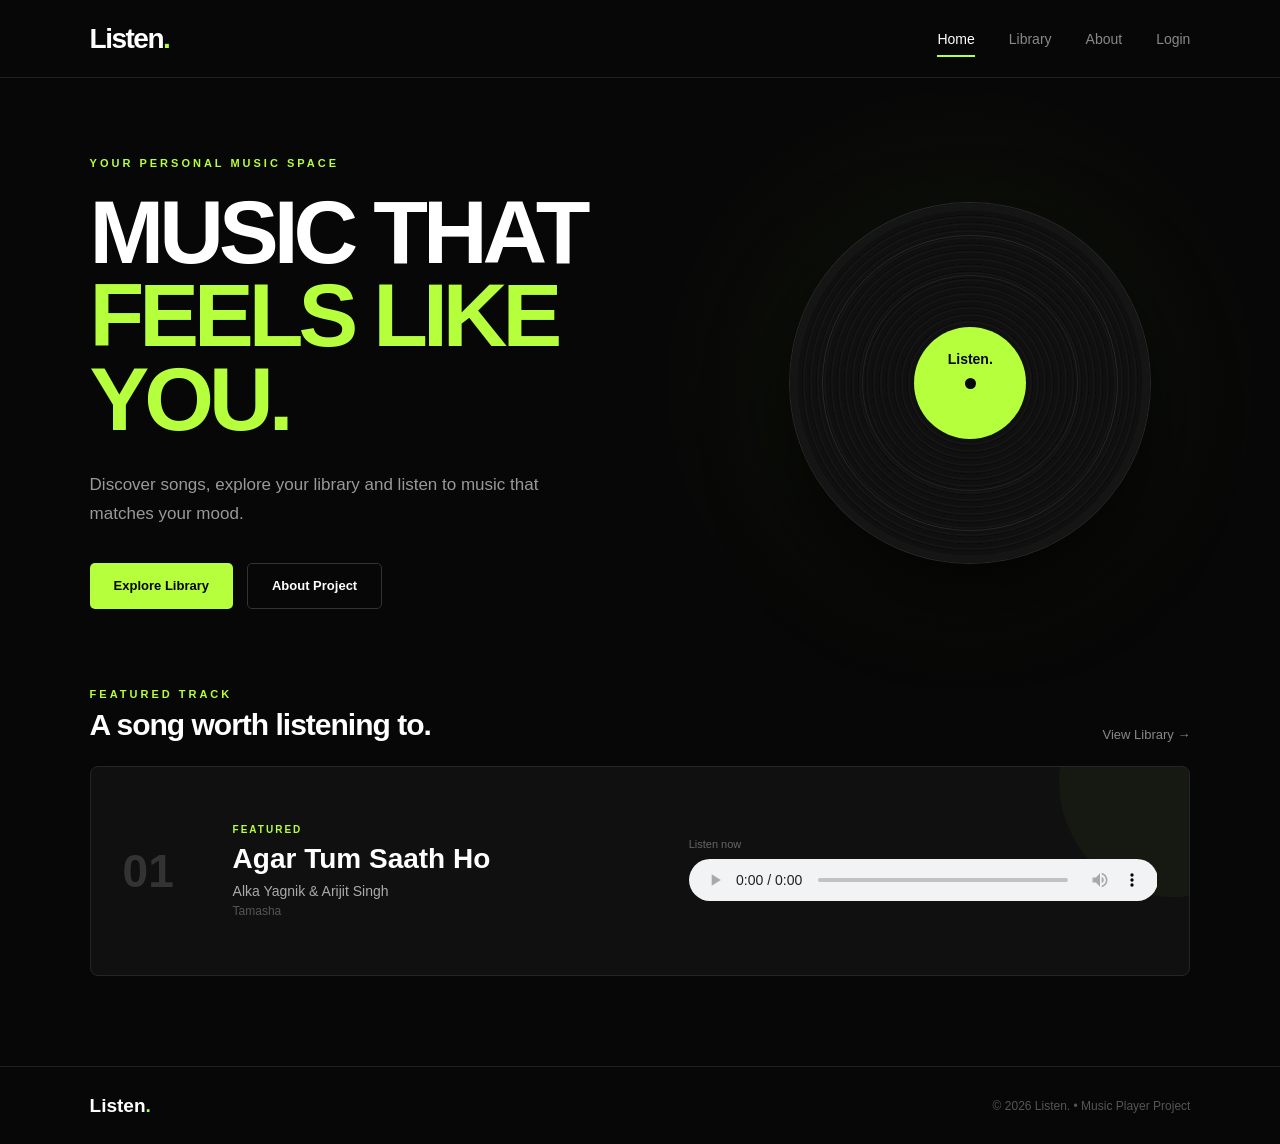
==== index.html @ 172e5a12 "Add files via upload" ====
<!DOCTYPE html>
<html lang="en">
<head>
    <meta charset="UTF-8">
    <meta name="viewport" content="width=device-width, initial-scale=1.0">
    <title>Listen. | Home</title>
    <link rel="stylesheet" href="style.css">
</head>

<body>

<header class="header">
    <a href="index.html" class="logo">Listen<span>.</span></a>

    <nav class="nav">
        <a href="index.html" class="active">Home</a>
        <a href="library.html">Library</a>
        <a href="about.html">About</a>
        <a href="login.html">Login</a>
    </nav>
</header>


<main>

    <!-- HERO -->
    <section class="hero">

        <div class="hero-content">

            <p class="eyebrow">YOUR PERSONAL MUSIC SPACE</p>

            <h1>
                MUSIC THAT
                <span>FEELS LIKE YOU.</span>
            </h1>

            <p class="hero-description">
                Discover songs, explore your library and listen
                to music that matches your mood.
            </p>

            <div class="hero-buttons">
                <a href="library.html" class="btn primary">
                    Explore Library
                </a>

                <a href="about.html" class="btn secondary">
                    About Project
                </a>
            </div>

        </div>


        <div class="hero-visual">

            <div class="record">

                <div class="record-center">
                    <span>Listen.</span>
                </div>

            </div>

        </div>

    </section>


    <!-- FEATURED -->
    <section class="featured-section">

        <div class="section-heading">

            <div>
                <p class="section-label">FEATURED TRACK</p>
                <h2>A song worth listening to.</h2>
            </div>

            <a href="library.html" class="view-link">
                View Library →
            </a>

        </div>


        <div class="featured-card">

            <div class="song-number">
                01
            </div>

            <div class="song-info">

                <p class="featured-label">FEATURED</p>

                <h3>Agar Tum Saath Ho</h3>

                <p class="artist">
                    Alka Yagnik & Arijit Singh
                </p>

                <p class="album">
                    Tamasha
                </p>

            </div>

            <div class="player">

                <p>Listen now</p>

                <audio controls>
                    <source src="songs/song01.mp3" type="audio/mpeg">
                    Your browser does not support audio.
                </audio>

            </div>

        </div>

    </section>

</main>


<footer class="footer">

    <div class="footer-logo">
        Listen<span>.</span>
    </div>

    <p>© 2026 Listen. • Music Player Project</p>

</footer>

</body>
</html>
---- style.css ----
/* =========================================
   RESET
========================================= */

* {
    margin: 0;
    padding: 0;
    box-sizing: border-box;
}

html {
    scroll-behavior: smooth;
}

body {
    background: #070707;
    color: #ffffff;
    font-family: Arial, Helvetica, sans-serif;
    min-height: 100vh;
}

a {
    color: inherit;
    text-decoration: none;
}

button,
input {
    font-family: inherit;
}


/* =========================================
   HEADER
========================================= */

.header {
    height: 78px;
    padding: 0 7%;

    display: flex;
    align-items: center;
    justify-content: space-between;

    background: #070707;

    border-bottom: 1px solid #202020;
}

.logo {
    font-size: 28px;
    font-weight: 800;
    letter-spacing: -1.5px;
}

.logo span,
.footer-logo span {
    color: #b5ff3d;
}

.nav {
    display: flex;
    align-items: center;
    gap: 34px;
}

.nav a {
    position: relative;

    color: #888888;

    font-size: 14px;
    font-weight: 500;

    transition: 0.3s;
}

.nav a:hover {
    color: #ffffff;
}

.nav a.active {
    color: #ffffff;
}

.nav a.active::after {
    content: "";

    position: absolute;

    left: 0;
    right: 0;
    bottom: -10px;

    height: 2px;

    background: #b5ff3d;
}


/* =========================================
   COMMON
========================================= */

.eyebrow {
    color: #b5ff3d;

    font-size: 11px;
    font-weight: 700;

    letter-spacing: 3px;
}

.section-label {
    color: #b5ff3d;

    font-size: 11px;
    font-weight: 700;

    letter-spacing: 3px;
}

.page {
    width: 86%;
    max-width: 1250px;

    margin: auto;
}


/* =========================================
   BUTTONS
========================================= */

.btn {
    display: inline-flex;
    align-items: center;
    justify-content: center;

    min-height: 46px;

    padding: 0 24px;

    border-radius: 5px;

    font-size: 13px;
    font-weight: 700;

    transition: 0.3s;
}

.primary {
    background: #b5ff3d;
    color: #050505;
}

.primary:hover {
    transform: translateY(-2px);

    box-shadow:
        0 10px 30px rgba(181, 255, 61, 0.15);
}

.secondary {
    border: 1px solid #333333;
    color: #ffffff;
}

.secondary:hover {
    border-color: #b5ff3d;
    color: #b5ff3d;
}


/* =========================================
   HOME - HERO
========================================= */

.hero {
    min-height: 610px;

    padding: 75px 7%;

    display: flex;
    align-items: center;
    justify-content: space-between;

    overflow: hidden;

    background:
        radial-gradient(
            circle at 75% 50%,
            rgba(181, 255, 61, 0.07),
            transparent 30%
        );
}

.hero-content {
    width: 56%;
    max-width: 680px;
}

.hero h1 {
    margin-top: 22px;

    font-size: clamp(52px, 7vw, 92px);
    line-height: 0.93;

    letter-spacing: -5px;

    font-weight: 800;
}

.hero h1 span {
    display: block;
    color: #b5ff3d;
}

.hero-description {
    max-width: 480px;

    margin-top: 30px;

    color: #999999;

    font-size: 17px;
    line-height: 1.7;
}

.hero-buttons {
    display: flex;
    gap: 14px;

    margin-top: 34px;
}


/* =========================================
   HOME - RECORD
========================================= */

.hero-visual {
    width: 40%;

    display: flex;
    align-items: center;
    justify-content: center;
}

.record {
    width: 360px;
    height: 360px;

    position: relative;

    border-radius: 50%;

    background:
        repeating-radial-gradient(
            circle,
            #101010 0px,
            #101010 4px,
            #181818 5px,
            #090909 7px
        );

    border: 7px solid #151515;

    box-shadow:
        0 0 0 1px #292929,
        0 35px 80px rgba(0, 0, 0, 0.7);

    animation: rotateRecord 14s linear infinite;
}

.record::before {
    content: "";

    position: absolute;

    inset: 25px;

    border-radius: 50%;

    border: 1px solid #292929;
}

.record::after {
    content: "";

    position: absolute;

    inset: 65px;

    border-radius: 50%;

    border: 1px solid #242424;
}

.record-center {
    position: absolute;

    width: 112px;
    height: 112px;

    top: 50%;
    left: 50%;

    transform: translate(-50%, -50%);

    border-radius: 50%;

    display: flex;
    align-items: center;
    justify-content: center;

    background: #b5ff3d;

    color: #070707;

    font-size: 14px;
    font-weight: 800;

    z-index: 2;
}

.record-center::after {
    content: "";

    position: absolute;

    width: 11px;
    height: 11px;

    border-radius: 50%;

    background: #070707;
}

.record-center span {
    transform: translateY(-24px);
}

@keyframes rotateRecord {

    from {
        transform: rotate(0deg);
    }

    to {
        transform: rotate(360deg);
    }

}


/* =========================================
   HOME - FEATURED
========================================= */

.featured-section {
    width: 86%;
    max-width: 1250px;

    margin: auto;

    padding-bottom: 90px;
}

.section-heading {
    display: flex;
    align-items: flex-end;
    justify-content: space-between;

    margin-bottom: 24px;
}

.section-heading h2 {
    margin-top: 8px;

    font-size: 30px;
    letter-spacing: -1px;
}

.view-link {
    color: #888888;

    font-size: 13px;

    transition: 0.3s;
}

.view-link:hover {
    color: #b5ff3d;
}

.featured-card {
    min-height: 210px;

    padding: 32px;

    display: grid;

    grid-template-columns: 80px 1fr 1.1fr;

    align-items: center;

    gap: 30px;

    position: relative;

    overflow: hidden;

    background: #101010;

    border: 1px solid #252525;

    border-radius: 8px;
}

.featured-card::after {
    content: "";

    position: absolute;

    width: 230px;
    height: 230px;

    right: -100px;
    top: -100px;

    border-radius: 50%;

    background: #b5ff3d;

    opacity: 0.04;
}

.song-number {
    color: #333333;

    font-size: 46px;
    font-weight: 800;
}

.featured-label {
    margin-bottom: 8px;

    color: #b5ff3d;

    font-size: 10px;
    font-weight: 700;

    letter-spacing: 2px;
}

.song-info h3 {
    margin-bottom: 8px;

    font-size: 28px;
}

.artist {
    margin-bottom: 5px;

    color: #aaaaaa;

    font-size: 14px;
}

.album {
    color: #555555;

    font-size: 12px;
}

.player {
    position: relative;
    z-index: 2;
}

.player p {
    margin-bottom: 9px;

    color: #666666;

    font-size: 11px;
}

audio {
    width: 100%;
    height: 42px;
}


/* =========================================
   PAGE HEADING
========================================= */

.page-heading {
    padding: 90px 0 50px;
}

.page-heading h1 {
    margin-top: 18px;

    font-size: clamp(48px, 7vw, 82px);
    line-height: 0.95;

    letter-spacing: -4px;
}

.page-heading > p:last-child {
    max-width: 580px;

    margin-top: 22px;

    color: #888888;

    font-size: 16px;
    line-height: 1.7;
}


/* =========================================
   LIBRARY
========================================= */

.library {
    display: flex;
    flex-direction: column;

    gap: 12px;

    padding-bottom: 90px;
}

.song-card {
    min-height: 100px;

    padding: 20px 24px;

    display: grid;

    grid-template-columns: 60px 1fr 360px;

    align-items: center;

    gap: 20px;

    background: #101010;

    border: 1px solid #222222;

    border-radius: 7px;

    transition: 0.25s;
}

.song-card:hover {
    border-color: #3b3b3b;

    transform: translateX(3px);
}

.song-id {
    color: #444444;

    font-size: 18px;
    font-weight: 700;
}

.song-details h2 {
    margin-bottom: 7px;

    font-size: 17px;
    font-weight: 600;
}

.song-details p {
    color: #777777;

    font-size: 12px;
    line-height: 1.4;
}

.song-card audio {
    height: 38px;
}


/* =========================================
   ABOUT
========================================= */

.about-hero {
    max-width: 850px;

    padding: 90px 0 70px;
}

.about-hero h1 {
    margin-top: 20px;

    font-size: clamp(50px, 7vw, 85px);
    line-height: 0.95;

    letter-spacing: -4px;
}

.about-hero h1 span {
    color: #b5ff3d;
}

.about-hero > p:last-child {
    max-width: 650px;

    margin-top: 28px;

    color: #999999;

    font-size: 17px;
    line-height: 1.8;
}

.about-grid {
    display: grid;

    grid-template-columns: repeat(3, 1fr);

    gap: 15px;

    padding-bottom: 80px;
}

.about-card {
    padding: 30px;

    min-height: 250px;

    background: #101010;

    border: 1px solid #242424;

    border-radius: 7px;
}

.about-icon {
    margin-bottom: 40px;

    color: #b5ff3d;

    font-size: 13px;
    font-weight: 700;
}

.about-card h2 {
    margin-bottom: 13px;

    font-size: 23px;
}

.about-card p {
    color: #777777;

    font-size: 14px;
    line-height: 1.7;
}

.project-note {
    max-width: 800px;

    padding: 40px 0 100px;
}

.project-note h2 {
    margin-top: 15px;

    font-size: 35px;
    line-height: 1.15;
}

.project-note p:last-child {
    margin-top: 18px;

    color: #777777;

    line-height: 1.7;
}


/* =========================================
   LOGIN
========================================= */

.login-page {
    min-height: calc(100vh - 158px);

    display: flex;
    align-items: center;
    justify-content: center;

    padding: 60px 20px;
}

.login-box {
    width: 100%;
    max-width: 430px;

    padding: 42px;

    background: #101010;

    border: 1px solid #252525;

    border-radius: 8px;
}

.login-box h1 {
    margin-top: 15px;

    font-size: 48px;
    letter-spacing: -2px;
}

.login-description {
    margin-top: 10px;

    color: #777777;

    font-size: 14px;
    line-height: 1.6;
}

.input-group {
    margin-top: 25px;
}

.input-group label {
    display: block;

    margin-bottom: 8px;

    color: #cccccc;

    font-size: 12px;
}

.input-group input {
    width: 100%;

    height: 48px;

    padding: 0 14px;

    outline: none;

    background: #080808;

    color: #ffffff;

    border: 1px solid #292929;

    border-radius: 5px;

    font-size: 13px;
}

.input-group input:focus {
    border-color: #b5ff3d;
}

.input-group input::placeholder {
    color: #555555;
}

.login-options {
    margin-top: 17px;

    display: flex;
    align-items: center;
    justify-content: space-between;

    font-size: 11px;
}

.remember {
    color: #777777;
}

.remember input {
    margin-right: 5px;
}

.login-options a {
    color: #b5ff3d;
}

.login-button {
    width: 100%;

    height: 48px;

    margin-top: 27px;

    border: none;
    border-radius: 5px;

    background: #b5ff3d;

    color: #050505;

    font-size: 13px;
    font-weight: 700;

    cursor: pointer;

    transition: 0.3s;
}

.login-button:hover {
    transform: translateY(-2px);

    box-shadow:
        0 10px 25px rgba(181, 255, 61, 0.15);
}

.demo-note {
    margin-top: 20px;

    text-align: center;

    color: #444444;

    font-size: 11px;
}


/* =========================================
   FOOTER
========================================= */

.footer {
    min-height: 78px;

    padding: 0 7%;

    display: flex;
    align-items: center;
    justify-content: space-between;

    border-top: 1px solid #202020;

    color: #555555;

    font-size: 12px;
}

.footer-logo {
    color: #ffffff;

    font-size: 19px;
    font-weight: 700;
}


/* =========================================
   TABLET
========================================= */

@media (max-width: 950px) {

    .hero {
        min-height: auto;

        padding-top: 70px;
        padding-bottom: 90px;

        flex-direction: column;

        text-align: center;
    }

    .hero-content {
        width: 100%;
    }

    .hero-description {
        margin-left: auto;
        margin-right: auto;
    }

    .hero-buttons {
        justify-content: center;
    }

    .hero-visual {
        width: 100%;

        margin-top: 70px;
    }

    .record {
        width: 300px;
        height: 300px;
    }

    .featured-card {
        grid-template-columns: 60px 1fr;
    }

    .player {
        grid-column: 2;
    }

    .song-card {
        grid-template-columns: 50px 1fr;
    }

    .song-card audio {
        grid-column: 2;
    }

    .about-grid {
        grid-template-columns: 1fr;
    }

}


/* =========================================
   MOBILE
========================================= */

@media (max-width: 600px) {

    .header {
        height: auto;

        padding: 20px 6%;

        flex-direction: column;

        gap: 18px;
    }

    .nav {
        gap: 20px;
    }

    .nav a {
        font-size: 12px;
    }


    .hero {
        padding: 60px 6px 75px;
    }

    .hero-content {
        width: 88%;
    }

    .hero h1 {
        font-size: 48px;

        letter-spacing: -3px;
    }

    .hero-description {
        font-size: 14px;
    }

    .hero-buttons {
        flex-direction: column;
    }

    .btn {
        width: 100%;
    }

    .record {
        width: 245px;
        height: 245px;
    }

    .record-center {
        width: 82px;
        height: 82px;
    }


    .featured-section {
        width: 88%;
    }

    .section-heading {
        align-items: flex-start;

        flex-direction: column;

        gap: 15px;
    }

    .section-heading h2 {
        font-size: 24px;
    }

    .featured-card {
        padding: 25px;

        grid-template-columns: 1fr;

        gap: 18px;
    }

    .player {
        grid-column: auto;
    }

    .song-number {
        font-size: 32px;
    }

    .song-info h3 {
        font-size: 23px;
    }


    .page {
        width: 88%;
    }

    .page-heading {
        padding-top: 65px;
    }

    .page-heading h1 {
        font-size: 52px;
    }


    .song-card {
        padding: 20px;

        grid-template-columns: 40px 1fr;

        gap: 15px;
    }

    .song-details h2 {
        font-size: 15px;
    }

    .song-details p {
        font-size: 11px;
    }

    .song-card audio {
        width: 100%;

        grid-column: 1 / -1;
    }


    .about-hero {
        padding-top: 65px;
    }

    .about-hero h1 {
        font-size: 52px;
    }

    .about-grid {
        padding-bottom: 50px;
    }

    .project-note h2 {
        font-size: 27px;
    }


    .login-page {
        padding: 40px 6%;
    }

    .login-box {
        padding: 30px 24px;
    }

    .login-box h1 {
        font-size: 42px;
    }


    .footer {
        min-height: 100px;

        padding: 25px 6%;

        flex-direction: column;

        justify-content: center;

        gap: 10px;

        text-align: center;
    }

}
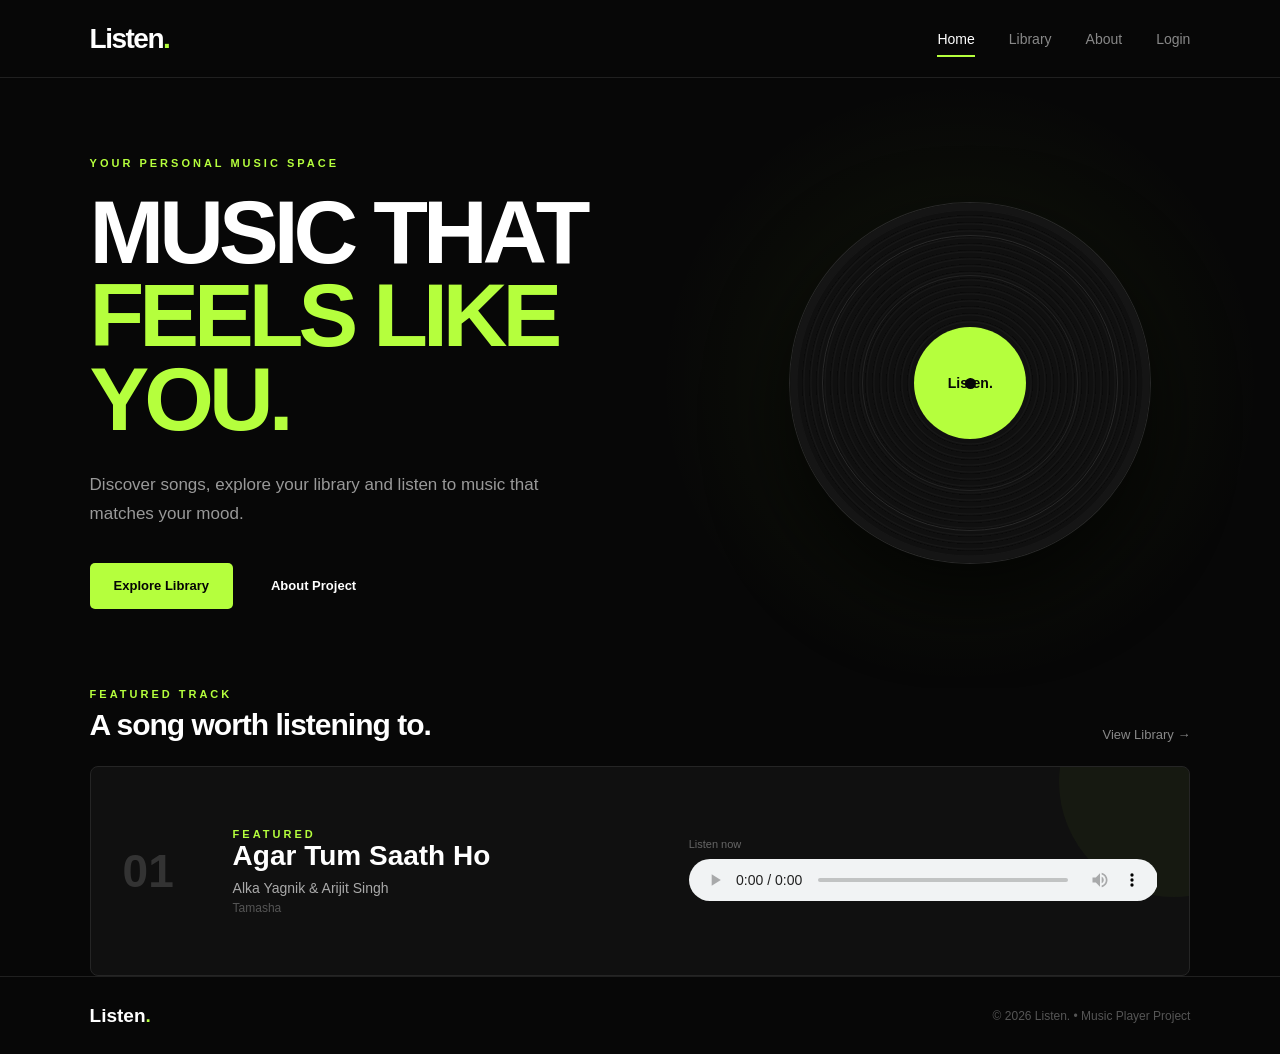
==== commit fce723da: "Enhance index.html layout and formatting Refactor HTML structure for improved readability and consis" ====
--- a/index.html
+++ b/index.html
@@ -6,12 +6,10 @@
     <title>Listen. | Home</title>
     <link rel="stylesheet" href="style.css">
 </head>
-
 <body>
 
 <header class="header">
     <a href="index.html" class="logo">Listen<span>.</span></a>
-
     <nav class="nav">
         <a href="index.html" class="active">Home</a>
         <a href="library.html">Library</a>
@@ -20,120 +18,56 @@
     </nav>
 </header>
 
-
 <main>
-
-    <!-- HERO -->
     <section class="hero">
-
         <div class="hero-content">
-
             <p class="eyebrow">YOUR PERSONAL MUSIC SPACE</p>
-
-            <h1>
-                MUSIC THAT
-                <span>FEELS LIKE YOU.</span>
-            </h1>
-
+            <h1>MUSIC THAT <span>FEELS LIKE YOU.</span></h1>
             <p class="hero-description">
-                Discover songs, explore your library and listen
-                to music that matches your mood.
+                Discover songs, explore your library and listen to music that matches your mood.
             </p>
-
             <div class="hero-buttons">
-                <a href="library.html" class="btn primary">
-                    Explore Library
-                </a>
-
-                <a href="about.html" class="btn secondary">
-                    About Project
-                </a>
+                <a href="library.html" class="btn primary">Explore Library</a>
+                <a href="about.html" class="btn">About Project</a>
             </div>
-
         </div>
 
+        <div class="hero-visual">
+            <div class="record">
+                <div class="record-center">Listen.</div>
+            </div>
+        </div>
+    </section>
 
-        <div class="hero-visual">
-
-            <div class="record">
-
-                <div class="record-center">
-                    <span>Listen.</span>
-                </div>
-
+    <section class="page">
+        <div class="section-heading">
+            <div>
+                <p class="eyebrow">FEATURED TRACK</p>
+                <h2>A song worth listening to.</h2>
             </div>
-
+            <a href="library.html" class="view-link">View Library →</a>
         </div>
 
+        <div class="featured-card card">
+            <div class="song-number">01</div>
+            <div class="song-info">
+                <p class="eyebrow">FEATURED</p>
+                <h3>Agar Tum Saath Ho</h3>
+                <p class="artist">Alka Yagnik &amp; Arijit Singh</p>
+                <p class="album">Tamasha</p>
+            </div>
+            <div class="player">
+                <p>Listen now</p>
+                <audio controls src="songs/song01.mp3"></audio>
+            </div>
+        </div>
     </section>
-
-
-    <!-- FEATURED -->
-    <section class="featured-section">
-
-        <div class="section-heading">
-
-            <div>
-                <p class="section-label">FEATURED TRACK</p>
-                <h2>A song worth listening to.</h2>
-            </div>
-
-            <a href="library.html" class="view-link">
-                View Library →
-            </a>
-
-        </div>
-
-
-        <div class="featured-card">
-
-            <div class="song-number">
-                01
-            </div>
-
-            <div class="song-info">
-
-                <p class="featured-label">FEATURED</p>
-
-                <h3>Agar Tum Saath Ho</h3>
-
-                <p class="artist">
-                    Alka Yagnik & Arijit Singh
-                </p>
-
-                <p class="album">
-                    Tamasha
-                </p>
-
-            </div>
-
-            <div class="player">
-
-                <p>Listen now</p>
-
-                <audio controls>
-                    <source src="songs/song01.mp3" type="audio/mpeg">
-                    Your browser does not support audio.
-                </audio>
-
-            </div>
-
-        </div>
-
-    </section>
-
 </main>
 
-
 <footer class="footer">
-
-    <div class="footer-logo">
-        Listen<span>.</span>
-    </div>
-
+    <div class="footer-logo">Listen<span>.</span></div>
     <p>© 2026 Listen. • Music Player Project</p>
-
 </footer>
 
 </body>
-</html>+</html>
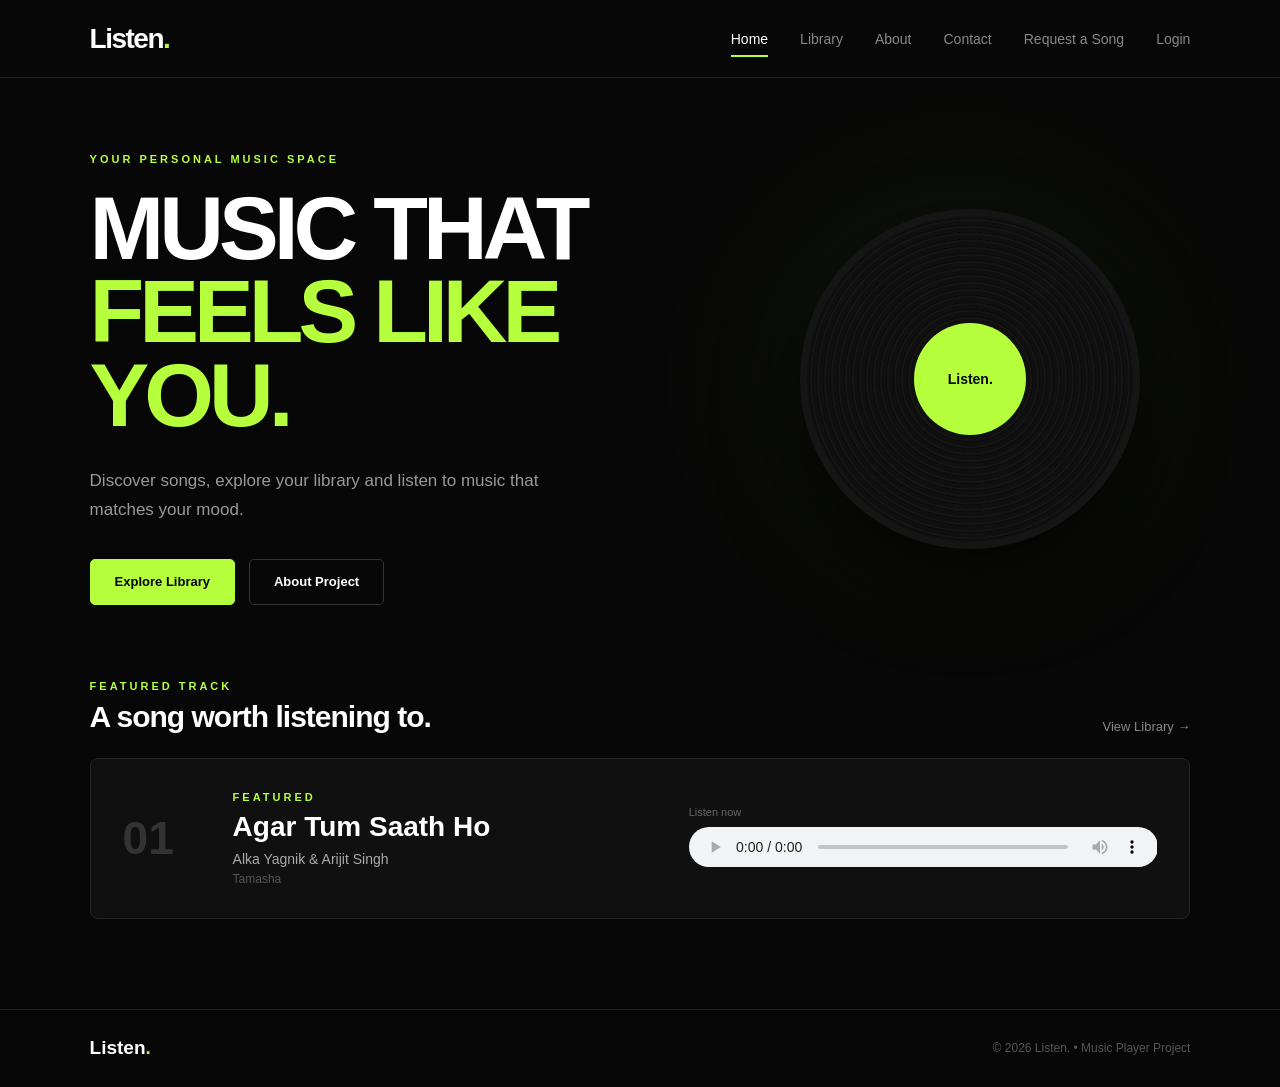
==== commit 5b68bd9c: "Add Evaluation 2 navigation and interactions" ====
--- a/index.html
+++ b/index.html
@@ -14,6 +14,8 @@
         <a href="index.html" class="active">Home</a>
         <a href="library.html">Library</a>
         <a href="about.html">About</a>
+        <a href="contact.html">Contact</a>
+        <a href="request.html">Request a Song</a>
         <a href="login.html">Login</a>
     </nav>
 </header>
@@ -69,5 +71,6 @@
     <p>© 2026 Listen. • Music Player Project</p>
 </footer>
 
+    <script src="script.js"></script>
 </body>
 </html>
--- a/style.css
+++ b/style.css
@@ -1,1110 +1,260 @@
-/* =========================================
-   RESET
-========================================= */
-
-* {
-    margin: 0;
-    padding: 0;
-    box-sizing: border-box;
-}
-
-html {
-    scroll-behavior: smooth;
-}
+* { margin: 0; padding: 0; box-sizing: border-box; }
 
 body {
     background: #070707;
-    color: #ffffff;
+    color: #fff;
     font-family: Arial, Helvetica, sans-serif;
     min-height: 100vh;
 }
 
-a {
-    color: inherit;
-    text-decoration: none;
-}
-
-button,
-input {
-    font-family: inherit;
-}
-
-
-/* =========================================
-   HEADER
-========================================= */
-
-.header {
-    height: 78px;
+a { color: inherit; text-decoration: none; }
+button, input { font-family: inherit; }
+audio { width: 100%; height: 40px; }
+
+/* Header & footer */
+.header, .footer {
     padding: 0 7%;
-
     display: flex;
     align-items: center;
     justify-content: space-between;
-
-    background: #070707;
-
-    border-bottom: 1px solid #202020;
-}
-
-.logo {
-    font-size: 28px;
-    font-weight: 800;
-    letter-spacing: -1.5px;
-}
-
-.logo span,
-.footer-logo span {
-    color: #b5ff3d;
-}
-
-.nav {
-    display: flex;
-    align-items: center;
-    gap: 34px;
-}
-
-.nav a {
-    position: relative;
-
-    color: #888888;
-
-    font-size: 14px;
-    font-weight: 500;
-
-    transition: 0.3s;
-}
-
-.nav a:hover {
-    color: #ffffff;
-}
-
-.nav a.active {
-    color: #ffffff;
-}
-
+}
+
+.header { height: 78px; border-bottom: 1px solid #202020; }
+.footer { height: 78px; border-top: 1px solid #202020; color: #555; font-size: 12px; }
+
+.logo { font-size: 28px; font-weight: 800; letter-spacing: -1.5px; }
+.footer-logo { color: #fff; font-size: 19px; font-weight: 700; }
+.logo span, .footer-logo span, .eyebrow, .hero h1 span, .about-hero h1 span { color: #b5ff3d; }
+
+.nav { display: flex; gap: 32px; }
+.nav a { position: relative; color: #888; font-size: 14px; transition: 0.3s; }
+.nav a:hover, .nav a.active { color: #fff; }
 .nav a.active::after {
     content: "";
-
     position: absolute;
-
-    left: 0;
-    right: 0;
-    bottom: -10px;
-
+    left: 0; right: 0; bottom: -10px;
     height: 2px;
-
     background: #b5ff3d;
 }
 
-
-/* =========================================
-   COMMON
-========================================= */
-
-.eyebrow {
-    color: #b5ff3d;
-
-    font-size: 11px;
-    font-weight: 700;
-
-    letter-spacing: 3px;
-}
-
-.section-label {
-    color: #b5ff3d;
-
-    font-size: 11px;
-    font-weight: 700;
-
-    letter-spacing: 3px;
-}
-
-.page {
-    width: 86%;
-    max-width: 1250px;
-
-    margin: auto;
-}
-
-
-/* =========================================
-   BUTTONS
-========================================= */
+/* Common */
+.eyebrow { font-size: 11px; font-weight: 700; letter-spacing: 3px; }
+.page { width: 86%; max-width: 1250px; margin: auto; }
+
+.card {
+    background: #101010;
+    border: 1px solid #252525;
+    border-radius: 8px;
+}
 
 .btn {
     display: inline-flex;
     align-items: center;
     justify-content: center;
-
-    min-height: 46px;
-
+    height: 46px;
     padding: 0 24px;
-
     border-radius: 5px;
-
     font-size: 13px;
     font-weight: 700;
-
+    border: 1px solid #333;
     transition: 0.3s;
 }
-
-.primary {
+.btn:hover { border-color: #b5ff3d; color: #b5ff3d; }
+.btn.primary { background: #b5ff3d; color: #050505; border-color: #b5ff3d; }
+.btn.primary:hover { color: #050505; transform: translateY(-2px); }
+
+/* Home */
+.hero {
+    padding: 75px 7%;
+    display: flex;
+    align-items: center;
+    justify-content: space-between;
+    background: radial-gradient(circle at 75% 50%, rgba(181, 255, 61, 0.07), transparent 30%);
+}
+
+.hero-content { width: 56%; max-width: 680px; }
+
+.hero h1 {
+    margin-top: 22px;
+    font-size: clamp(52px, 7vw, 92px);
+    line-height: 0.93;
+    letter-spacing: -5px;
+}
+.hero h1 span { display: block; }
+
+.hero-description { max-width: 480px; margin-top: 30px; color: #999; font-size: 17px; line-height: 1.7; }
+.hero-buttons { display: flex; gap: 14px; margin-top: 34px; }
+
+.hero-visual { width: 40%; display: flex; justify-content: center; }
+
+.record {
+    position: relative;
+    width: 340px;
+    height: 340px;
+    border-radius: 50%;
+    border: 7px solid #151515;
+    background: repeating-radial-gradient(circle, #101010 0, #101010 4px, #181818 5px, #090909 7px);
+    box-shadow: 0 35px 80px rgba(0, 0, 0, 0.7);
+    animation: spin 14s linear infinite;
+}
+
+.record-center {
+    position: absolute;
+    top: 50%; left: 50%;
+    width: 112px; height: 112px;
+    transform: translate(-50%, -50%);
+    border-radius: 50%;
+    display: flex;
+    align-items: center;
+    justify-content: center;
+    background: #b5ff3d;
+    color: #070707;
+    font-size: 14px;
+    font-weight: 800;
+}
+
+@keyframes spin { to { transform: rotate(360deg); } }
+
+.section-heading {
+    display: flex;
+    align-items: flex-end;
+    justify-content: space-between;
+    margin-bottom: 24px;
+}
+.section-heading h2 { margin-top: 8px; font-size: 30px; letter-spacing: -1px; }
+.view-link { color: #888; font-size: 13px; transition: 0.3s; }
+.view-link:hover { color: #b5ff3d; }
+
+.featured-card {
+    padding: 32px;
+    display: grid;
+    grid-template-columns: 80px 1fr 1.1fr;
+    align-items: center;
+    gap: 30px;
+    margin-bottom: 90px;
+}
+.song-number { color: #333; font-size: 46px; font-weight: 800; }
+.song-info h3 { margin: 8px 0; font-size: 28px; }
+.artist { color: #aaa; font-size: 14px; margin-bottom: 5px; }
+.album { color: #555; font-size: 12px; }
+.player p { margin-bottom: 9px; color: #666; font-size: 11px; }
+
+/* Page headings (Library & About) */
+.page-heading { max-width: 850px; padding: 90px 0 50px; }
+.page-heading h1 {
+    margin-top: 18px;
+    font-size: clamp(48px, 7vw, 82px);
+    line-height: 0.95;
+    letter-spacing: -4px;
+}
+.page-heading h1 span { color: #b5ff3d; }
+.page-heading p:last-child { max-width: 620px; margin-top: 24px; color: #888; font-size: 16px; line-height: 1.7; }
+
+/* Library */
+.library { display: flex; flex-direction: column; gap: 12px; padding-bottom: 90px; counter-reset: song; }
+
+.song-card {
+    padding: 20px 24px;
+    display: grid;
+    grid-template-columns: 60px 1fr 360px;
+    align-items: center;
+    gap: 20px;
+    border-color: #222;
+    transition: 0.25s;
+}
+.song-card:hover { border-color: #3b3b3b; transform: translateX(3px); }
+
+.song-card::before {
+    counter-increment: song;
+    content: counter(song, decimal-leading-zero);
+    color: #444;
+    font-size: 18px;
+    font-weight: 700;
+}
+
+.song-card h2 { margin-bottom: 7px; font-size: 17px; font-weight: 600; }
+.song-card p { color: #777; font-size: 12px; line-height: 1.4; }
+
+/* About */
+.about-grid { display: grid; grid-template-columns: repeat(3, 1fr); gap: 15px; padding-bottom: 80px; }
+.about-card { padding: 30px; min-height: 250px; }
+.about-card .eyebrow { margin-bottom: 40px; }
+.about-card h2 { margin-bottom: 13px; font-size: 23px; }
+.about-card p { color: #777; font-size: 14px; line-height: 1.7; }
+
+.project-note { max-width: 800px; padding-bottom: 100px; }
+.project-note h2 { margin: 15px 0 18px; font-size: 35px; line-height: 1.15; }
+.project-note p:last-child { color: #777; line-height: 1.7; }
+
+/* Login */
+.login-page {
+    min-height: calc(100vh - 156px);
+    display: flex;
+    align-items: center;
+    justify-content: center;
+    padding: 60px 20px;
+}
+
+.login-box { width: 100%; max-width: 430px; padding: 42px; }
+.login-box h1 { margin-top: 15px; font-size: 48px; letter-spacing: -2px; }
+.login-description { margin-top: 10px; color: #777; font-size: 14px; }
+
+.input-group { margin-top: 25px; }
+.input-group label { display: block; margin-bottom: 8px; color: #ccc; font-size: 12px; }
+.input-group input {
+    width: 100%;
+    height: 48px;
+    padding: 0 14px;
+    outline: none;
+    background: #080808;
+    color: #fff;
+    border: 1px solid #292929;
+    border-radius: 5px;
+    font-size: 13px;
+}
+.input-group input:focus { border-color: #b5ff3d; }
+
+.login-options { margin-top: 17px; display: flex; justify-content: space-between; font-size: 11px; }
+.login-options label { color: #777; }
+.login-options a { color: #b5ff3d; }
+
+.login-button {
+    width: 100%;
+    height: 48px;
+    margin-top: 27px;
+    border: none;
+    border-radius: 5px;
     background: #b5ff3d;
     color: #050505;
-}
-
-.primary:hover {
-    transform: translateY(-2px);
-
-    box-shadow:
-        0 10px 30px rgba(181, 255, 61, 0.15);
-}
-
-.secondary {
-    border: 1px solid #333333;
-    color: #ffffff;
-}
-
-.secondary:hover {
-    border-color: #b5ff3d;
-    color: #b5ff3d;
-}
-
-
-/* =========================================
-   HOME - HERO
-========================================= */
-
-.hero {
-    min-height: 610px;
-
-    padding: 75px 7%;
-
-    display: flex;
-    align-items: center;
-    justify-content: space-between;
-
-    overflow: hidden;
-
-    background:
-        radial-gradient(
-            circle at 75% 50%,
-            rgba(181, 255, 61, 0.07),
-            transparent 30%
-        );
-}
-
-.hero-content {
-    width: 56%;
-    max-width: 680px;
-}
-
-.hero h1 {
-    margin-top: 22px;
-
-    font-size: clamp(52px, 7vw, 92px);
-    line-height: 0.93;
-
-    letter-spacing: -5px;
-
-    font-weight: 800;
-}
-
-.hero h1 span {
-    display: block;
-    color: #b5ff3d;
-}
-
-.hero-description {
-    max-width: 480px;
-
-    margin-top: 30px;
-
-    color: #999999;
-
-    font-size: 17px;
-    line-height: 1.7;
-}
-
-.hero-buttons {
-    display: flex;
-    gap: 14px;
-
-    margin-top: 34px;
-}
-
-
-/* =========================================
-   HOME - RECORD
-========================================= */
-
-.hero-visual {
-    width: 40%;
-
-    display: flex;
-    align-items: center;
-    justify-content: center;
-}
-
-.record {
-    width: 360px;
-    height: 360px;
-
-    position: relative;
-
-    border-radius: 50%;
-
-    background:
-        repeating-radial-gradient(
-            circle,
-            #101010 0px,
-            #101010 4px,
-            #181818 5px,
-            #090909 7px
-        );
-
-    border: 7px solid #151515;
-
-    box-shadow:
-        0 0 0 1px #292929,
-        0 35px 80px rgba(0, 0, 0, 0.7);
-
-    animation: rotateRecord 14s linear infinite;
-}
-
-.record::before {
-    content: "";
-
-    position: absolute;
-
-    inset: 25px;
-
-    border-radius: 50%;
-
-    border: 1px solid #292929;
-}
-
-.record::after {
-    content: "";
-
-    position: absolute;
-
-    inset: 65px;
-
-    border-radius: 50%;
-
-    border: 1px solid #242424;
-}
-
-.record-center {
-    position: absolute;
-
-    width: 112px;
-    height: 112px;
-
-    top: 50%;
-    left: 50%;
-
-    transform: translate(-50%, -50%);
-
-    border-radius: 50%;
-
-    display: flex;
-    align-items: center;
-    justify-content: center;
-
-    background: #b5ff3d;
-
-    color: #070707;
-
-    font-size: 14px;
-    font-weight: 800;
-
-    z-index: 2;
-}
-
-.record-center::after {
-    content: "";
-
-    position: absolute;
-
-    width: 11px;
-    height: 11px;
-
-    border-radius: 50%;
-
-    background: #070707;
-}
-
-.record-center span {
-    transform: translateY(-24px);
-}
-
-@keyframes rotateRecord {
-
-    from {
-        transform: rotate(0deg);
-    }
-
-    to {
-        transform: rotate(360deg);
-    }
-
-}
-
-
-/* =========================================
-   HOME - FEATURED
-========================================= */
-
-.featured-section {
-    width: 86%;
-    max-width: 1250px;
-
-    margin: auto;
-
-    padding-bottom: 90px;
-}
-
-.section-heading {
-    display: flex;
-    align-items: flex-end;
-    justify-content: space-between;
-
-    margin-bottom: 24px;
-}
-
-.section-heading h2 {
-    margin-top: 8px;
-
-    font-size: 30px;
-    letter-spacing: -1px;
-}
-
-.view-link {
-    color: #888888;
-
-    font-size: 13px;
-
-    transition: 0.3s;
-}
-
-.view-link:hover {
-    color: #b5ff3d;
-}
-
-.featured-card {
-    min-height: 210px;
-
-    padding: 32px;
-
-    display: grid;
-
-    grid-template-columns: 80px 1fr 1.1fr;
-
-    align-items: center;
-
-    gap: 30px;
-
-    position: relative;
-
-    overflow: hidden;
-
-    background: #101010;
-
-    border: 1px solid #252525;
-
-    border-radius: 8px;
-}
-
-.featured-card::after {
-    content: "";
-
-    position: absolute;
-
-    width: 230px;
-    height: 230px;
-
-    right: -100px;
-    top: -100px;
-
-    border-radius: 50%;
-
-    background: #b5ff3d;
-
-    opacity: 0.04;
-}
-
-.song-number {
-    color: #333333;
-
-    font-size: 46px;
-    font-weight: 800;
-}
-
-.featured-label {
-    margin-bottom: 8px;
-
-    color: #b5ff3d;
-
-    font-size: 10px;
-    font-weight: 700;
-
-    letter-spacing: 2px;
-}
-
-.song-info h3 {
-    margin-bottom: 8px;
-
-    font-size: 28px;
-}
-
-.artist {
-    margin-bottom: 5px;
-
-    color: #aaaaaa;
-
-    font-size: 14px;
-}
-
-.album {
-    color: #555555;
-
-    font-size: 12px;
-}
-
-.player {
-    position: relative;
-    z-index: 2;
-}
-
-.player p {
-    margin-bottom: 9px;
-
-    color: #666666;
-
-    font-size: 11px;
-}
-
-audio {
-    width: 100%;
-    height: 42px;
-}
-
-
-/* =========================================
-   PAGE HEADING
-========================================= */
-
-.page-heading {
-    padding: 90px 0 50px;
-}
-
-.page-heading h1 {
-    margin-top: 18px;
-
-    font-size: clamp(48px, 7vw, 82px);
-    line-height: 0.95;
-
-    letter-spacing: -4px;
-}
-
-.page-heading > p:last-child {
-    max-width: 580px;
-
-    margin-top: 22px;
-
-    color: #888888;
-
-    font-size: 16px;
-    line-height: 1.7;
-}
-
-
-/* =========================================
-   LIBRARY
-========================================= */
-
-.library {
-    display: flex;
-    flex-direction: column;
-
-    gap: 12px;
-
-    padding-bottom: 90px;
-}
-
-.song-card {
-    min-height: 100px;
-
-    padding: 20px 24px;
-
-    display: grid;
-
-    grid-template-columns: 60px 1fr 360px;
-
-    align-items: center;
-
-    gap: 20px;
-
-    background: #101010;
-
-    border: 1px solid #222222;
-
-    border-radius: 7px;
-
-    transition: 0.25s;
-}
-
-.song-card:hover {
-    border-color: #3b3b3b;
-
-    transform: translateX(3px);
-}
-
-.song-id {
-    color: #444444;
-
-    font-size: 18px;
-    font-weight: 700;
-}
-
-.song-details h2 {
-    margin-bottom: 7px;
-
-    font-size: 17px;
-    font-weight: 600;
-}
-
-.song-details p {
-    color: #777777;
-
-    font-size: 12px;
-    line-height: 1.4;
-}
-
-.song-card audio {
-    height: 38px;
-}
-
-
-/* =========================================
-   ABOUT
-========================================= */
-
-.about-hero {
-    max-width: 850px;
-
-    padding: 90px 0 70px;
-}
-
-.about-hero h1 {
-    margin-top: 20px;
-
-    font-size: clamp(50px, 7vw, 85px);
-    line-height: 0.95;
-
-    letter-spacing: -4px;
-}
-
-.about-hero h1 span {
-    color: #b5ff3d;
-}
-
-.about-hero > p:last-child {
-    max-width: 650px;
-
-    margin-top: 28px;
-
-    color: #999999;
-
-    font-size: 17px;
-    line-height: 1.8;
-}
-
-.about-grid {
-    display: grid;
-
-    grid-template-columns: repeat(3, 1fr);
-
-    gap: 15px;
-
-    padding-bottom: 80px;
-}
-
-.about-card {
-    padding: 30px;
-
-    min-height: 250px;
-
-    background: #101010;
-
-    border: 1px solid #242424;
-
-    border-radius: 7px;
-}
-
-.about-icon {
-    margin-bottom: 40px;
-
-    color: #b5ff3d;
-
     font-size: 13px;
     font-weight: 700;
-}
-
-.about-card h2 {
-    margin-bottom: 13px;
-
-    font-size: 23px;
-}
-
-.about-card p {
-    color: #777777;
-
-    font-size: 14px;
-    line-height: 1.7;
-}
-
-.project-note {
-    max-width: 800px;
-
-    padding: 40px 0 100px;
-}
-
-.project-note h2 {
-    margin-top: 15px;
-
-    font-size: 35px;
-    line-height: 1.15;
-}
-
-.project-note p:last-child {
-    margin-top: 18px;
-
-    color: #777777;
-
-    line-height: 1.7;
-}
-
-
-/* =========================================
-   LOGIN
-========================================= */
-
-.login-page {
-    min-height: calc(100vh - 158px);
-
-    display: flex;
-    align-items: center;
-    justify-content: center;
-
-    padding: 60px 20px;
-}
-
-.login-box {
-    width: 100%;
-    max-width: 430px;
-
-    padding: 42px;
-
-    background: #101010;
-
-    border: 1px solid #252525;
-
-    border-radius: 8px;
-}
-
-.login-box h1 {
-    margin-top: 15px;
-
-    font-size: 48px;
-    letter-spacing: -2px;
-}
-
-.login-description {
-    margin-top: 10px;
-
-    color: #777777;
-
-    font-size: 14px;
-    line-height: 1.6;
-}
-
-.input-group {
-    margin-top: 25px;
-}
-
-.input-group label {
-    display: block;
-
-    margin-bottom: 8px;
-
-    color: #cccccc;
-
-    font-size: 12px;
-}
-
-.input-group input {
-    width: 100%;
-
-    height: 48px;
-
-    padding: 0 14px;
-
-    outline: none;
-
-    background: #080808;
-
-    color: #ffffff;
-
-    border: 1px solid #292929;
-
-    border-radius: 5px;
-
-    font-size: 13px;
-}
-
-.input-group input:focus {
-    border-color: #b5ff3d;
-}
-
-.input-group input::placeholder {
-    color: #555555;
-}
-
-.login-options {
-    margin-top: 17px;
-
-    display: flex;
-    align-items: center;
-    justify-content: space-between;
-
-    font-size: 11px;
-}
-
-.remember {
-    color: #777777;
-}
-
-.remember input {
-    margin-right: 5px;
-}
-
-.login-options a {
-    color: #b5ff3d;
-}
-
-.login-button {
-    width: 100%;
-
-    height: 48px;
-
-    margin-top: 27px;
-
-    border: none;
-    border-radius: 5px;
-
-    background: #b5ff3d;
-
-    color: #050505;
-
-    font-size: 13px;
-    font-weight: 700;
-
     cursor: pointer;
-
-    transition: 0.3s;
-}
-
-.login-button:hover {
-    transform: translateY(-2px);
-
-    box-shadow:
-        0 10px 25px rgba(181, 255, 61, 0.15);
-}
-
-.demo-note {
-    margin-top: 20px;
-
-    text-align: center;
-
-    color: #444444;
-
-    font-size: 11px;
-}
-
-
-/* =========================================
-   FOOTER
-========================================= */
-
-.footer {
-    min-height: 78px;
-
-    padding: 0 7%;
-
-    display: flex;
-    align-items: center;
-    justify-content: space-between;
-
-    border-top: 1px solid #202020;
-
-    color: #555555;
-
-    font-size: 12px;
-}
-
-.footer-logo {
-    color: #ffffff;
-
-    font-size: 19px;
-    font-weight: 700;
-}
-
-
-/* =========================================
-   TABLET
-========================================= */
-
-@media (max-width: 950px) {
-
-    .hero {
-        min-height: auto;
-
-        padding-top: 70px;
-        padding-bottom: 90px;
-
-        flex-direction: column;
-
-        text-align: center;
-    }
-
-    .hero-content {
-        width: 100%;
-    }
-
-    .hero-description {
-        margin-left: auto;
-        margin-right: auto;
-    }
-
-    .hero-buttons {
-        justify-content: center;
-    }
-
-    .hero-visual {
-        width: 100%;
-
-        margin-top: 70px;
-    }
-
-    .record {
-        width: 300px;
-        height: 300px;
-    }
-
-    .featured-card {
-        grid-template-columns: 60px 1fr;
-    }
-
-    .player {
-        grid-column: 2;
-    }
-
-    .song-card {
-        grid-template-columns: 50px 1fr;
-    }
-
-    .song-card audio {
-        grid-column: 2;
-    }
-
-    .about-grid {
-        grid-template-columns: 1fr;
-    }
-
-}
-
-
-/* =========================================
-   MOBILE
-========================================= */
-
-@media (max-width: 600px) {
-
-    .header {
-        height: auto;
-
-        padding: 20px 6%;
-
-        flex-direction: column;
-
-        gap: 18px;
-    }
-
-    .nav {
-        gap: 20px;
-    }
-
-    .nav a {
-        font-size: 12px;
-    }
-
-
-    .hero {
-        padding: 60px 6px 75px;
-    }
-
-    .hero-content {
-        width: 88%;
-    }
-
-    .hero h1 {
-        font-size: 48px;
-
-        letter-spacing: -3px;
-    }
-
-    .hero-description {
-        font-size: 14px;
-    }
-
-    .hero-buttons {
-        flex-direction: column;
-    }
-
-    .btn {
-        width: 100%;
-    }
-
-    .record {
-        width: 245px;
-        height: 245px;
-    }
-
-    .record-center {
-        width: 82px;
-        height: 82px;
-    }
-
-
-    .featured-section {
-        width: 88%;
-    }
-
-    .section-heading {
-        align-items: flex-start;
-
-        flex-direction: column;
-
-        gap: 15px;
-    }
-
-    .section-heading h2 {
-        font-size: 24px;
-    }
-
-    .featured-card {
-        padding: 25px;
-
-        grid-template-columns: 1fr;
-
-        gap: 18px;
-    }
-
-    .player {
-        grid-column: auto;
-    }
-
-    .song-number {
-        font-size: 32px;
-    }
-
-    .song-info h3 {
-        font-size: 23px;
-    }
-
-
-    .page {
-        width: 88%;
-    }
-
-    .page-heading {
-        padding-top: 65px;
-    }
-
-    .page-heading h1 {
-        font-size: 52px;
-    }
-
-
-    .song-card {
-        padding: 20px;
-
-        grid-template-columns: 40px 1fr;
-
-        gap: 15px;
-    }
-
-    .song-details h2 {
-        font-size: 15px;
-    }
-
-    .song-details p {
-        font-size: 11px;
-    }
-
-    .song-card audio {
-        width: 100%;
-
-        grid-column: 1 / -1;
-    }
-
-
-    .about-hero {
-        padding-top: 65px;
-    }
-
-    .about-hero h1 {
-        font-size: 52px;
-    }
-
-    .about-grid {
-        padding-bottom: 50px;
-    }
-
-    .project-note h2 {
-        font-size: 27px;
-    }
-
-
-    .login-page {
-        padding: 40px 6%;
-    }
-
-    .login-box {
-        padding: 30px 24px;
-    }
-
-    .login-box h1 {
-        font-size: 42px;
-    }
-
-
-    .footer {
-        min-height: 100px;
-
-        padding: 25px 6%;
-
-        flex-direction: column;
-
-        justify-content: center;
-
-        gap: 10px;
-
-        text-align: center;
-    }
-
-}+}
+
+.demo-note { margin-top: 20px; text-align: center; color: #444; font-size: 11px; }
+
+/* Responsive */
+@media (max-width: 800px) {
+    .header { height: auto; padding: 20px 6%; flex-direction: column; gap: 16px; }
+    .footer { height: auto; padding: 25px 6%; flex-direction: column; gap: 10px; }
+    .nav { gap: 20px; }
+    .nav a { font-size: 12px; }
+
+    .hero { padding: 60px 6%; flex-direction: column; text-align: center; }
+    .hero-content, .hero-visual { width: 100%; }
+    .hero h1 { font-size: 48px; letter-spacing: -3px; }
+    .hero-description { margin: 30px auto 0; font-size: 14px; }
+    .hero-buttons { flex-direction: column; }
+    .hero-visual { margin-top: 60px; }
+    .record { width: 250px; height: 250px; }
+    .record-center { width: 82px; height: 82px; }
+
+    .section-heading { flex-direction: column; align-items: flex-start; gap: 15px; }
+    .featured-card, .song-card { grid-template-columns: 1fr; gap: 15px; }
+    .song-number { font-size: 32px; }
+
+    .page-heading { padding-top: 65px; }
+    .page-heading h1 { font-size: 52px; letter-spacing: -3px; }
+    .about-grid { grid-template-columns: 1fr; }
+    .login-box { padding: 30px 24px; }
+}
